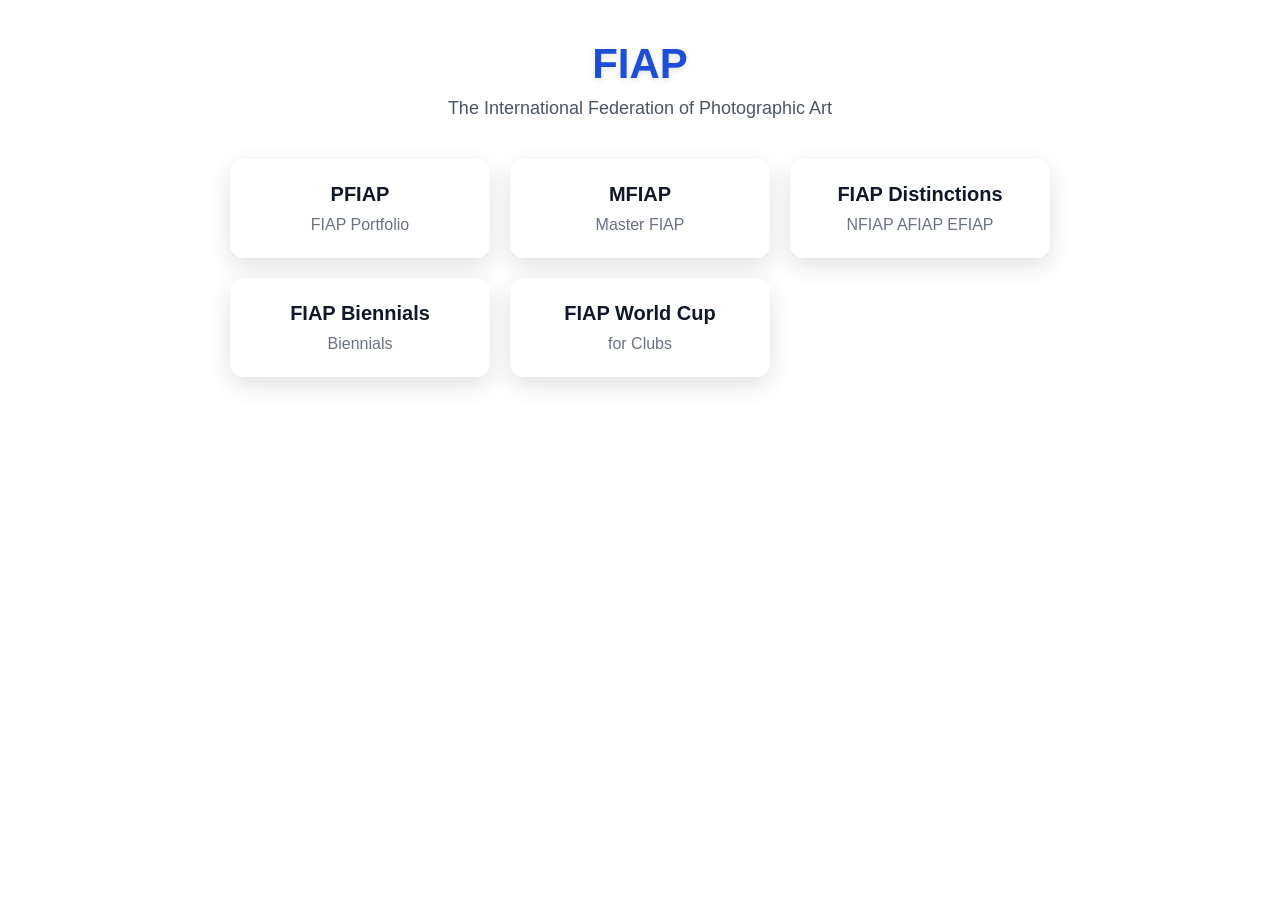
==== index.html @ 1d360259 "Update index.html" ====
<!DOCTYPE html>
<html lang="en">
<head>
  <meta charset="UTF-8">
  <meta name="viewport" content="width=device-width, initial-scale=1.0">
  <title>FIAP Cloud Collections Service</title>
  <link rel="stylesheet" href="styles.css">
</head>
<body>

  <!-- HOME -->
  <section id="homeView" class="view active">
    <div class="container">
      <header class="hero">
        <h1>FIAP</h1>
        <p>The International Federation of Photographic Art</p>
      </header>

      <main class="grid">
        <button
          class="card"
          data-title="PFIAP"
          data-url="https://fiapnas.quickconnect.to/d/s/17Mcit12P6iqBfOBLh99WetIhDxhgzNj/KJ3xZYfwgBBQaHG1ltzq9NlA4uSdtDK8-urRAXc_-Bw0">
          <h2>PFIAP</h2>
          <p>FIAP Portfolio</p>
        </button>

        <button
          class="card"
          data-title="MFIAP"
          data-url="https://fiapnas.quickconnect.to/d/s/17Z9eEGu1Ka0PEBG6yRLJdtAqjiGzIoO/40B0qEW8vFrcBGUnErltRAxOVJYyXJXz-D7ygXjC4EQ0">
          <h2>MFIAP</h2>
          <p>Master FIAP</p>
        </button>

        <button
          class="card"
          data-title="FIAP Distinctions"
          data-url="#">
          <h2>FIAP Distinctions</h2>
          <p>NFIAP AFIAP EFIAP</p>
        </button>

        <button
          class="card"
          data-title="FIAP Biennials"
          data-url="https://fiapnas.quickconnect.to/d/s/17ZBobEHIBeALmacqmc10EG4LdFqJ8v5/lqNYD-lFbn_ew3pvsyMHk7YkgXQ_-9Ov-br3AWgu-EQ0">
          <h2>FIAP Biennials</h2>
          <p>Biennials</p>
        </button>

        <button
          class="card"
          data-title="FIAP World Cup"
          data-url="https://fiapnas.quickconnect.to/d/s/17ZBx755GbgCrGob2A0CorJvVhvHvIFg/VHcAxC_4EAg0y9QWSMvbNl5WkAnvgTEU-sbJgVk--EQ0">
          <h2>FIAP World Cup</h2>
          <p>for Clubs</p>
        </button>
      </main>
    </div>
  </section>

  <!-- VIEWER -->
  <section id="viewerView" class="view">
    <div class="viewer-shell">
      <header class="viewer-header">
        <div class="viewer-left">
          <button id="backButton" class="top-btn" type="button">← Back to menu</button>
          <h2 id="viewerTitle">Viewer</h2>
        </div>

 <div class="viewer-right">
  <a
    id="openExternal"
    class="top-btn primary hidden-link"
    href="#"
    target="_blank"
    rel="noopener noreferrer">
    Open externally
  </a>
        
  <img src="FIAP_Logo.png" alt="FIAP Logo" class="fiap-logo">
</div>
      </header>

      <div class="viewer-content">
        <div id="iframeNotice" class="iframe-notice hidden">
          <div class="notice-box">
            <h3>Embedded view unavailable</h3>
            <p>
              Synology may block loading inside this page.
              Please use the external button below.
            </p>
            <a
              id="openExternalNotice"
              class="top-btn primary"
              href="#"
              target="_blank"
              rel="noopener noreferrer">
              Open externally
            </a>
          </div>
        </div>

        <iframe id="viewerFrame" title="FIAP Viewer"></iframe>
      </div>
    </div>
  </section>

  <script src="script.js"></script>
</body>
</html>
---- styles.css ----
* {
  box-sizing: border-box;
}

html,
body {
  margin: 0;
  padding: 0;
  min-height: 100%;
  font-family: Arial, Helvetica, sans-serif;
}

body {
  color: #1f2937;
  background-image: url('Fondo.jpg');
  background-size: cover;
  background-position: center center;
  background-repeat: no-repeat;
  background-attachment: fixed;
}

body::before {
  content: "";
  position: fixed;
  inset: 0;
  background: rgba(255, 255, 255, 0.35);
  z-index: 0;
}

body > * {
  position: relative;
  z-index: 1;
}

.view {
  display: none;
  min-height: 100vh;
}

.view.active {
  display: block;
}

.container {
  max-width: 1100px;
  margin: 0 auto;
  padding: 40px 20px;
  text-align: center;
}

.hero {
  text-align: center;
  margin-bottom: 40px;
}

.hero h1 {
  margin: 0 0 10px;
  font-size: 42px;
  color: #1d4ed8;
  text-shadow: 0 2px 6px rgba(0, 0, 0, 0.12);
}

.hero p {
  margin: 0;
  font-size: 18px;
  color: #4b5563;
}

.grid {
  display: grid;
  grid-template-columns: repeat(auto-fit, minmax(240px, 260px));
  justify-content: center;
  gap: 20px;
}

.card {
  border: 0;
  cursor: pointer;
  display: block;
  width: 100%;
  text-decoration: none;
  background: rgba(255, 255, 255, 0.9);
  backdrop-filter: blur(6px);
  border-radius: 14px;
  padding: 24px;
  box-shadow: 0 8px 24px rgba(0, 0, 0, 0.12);
  transition: all 0.2s ease;
  color: inherit;
  text-align: center;
}

.card:hover {
  transform: translateY(-6px) scale(1.02);
  box-shadow: 0 16px 40px rgba(0, 0, 0, 0.2);
}

.card h2 {
  margin: 0 0 10px;
  color: #111827;
  font-size: 20px;
}

.card p {
  margin: 0;
  color: #6b7280;
  font-size: 16px;
}

/* Viewer */
.viewer-shell {
  min-height: 100vh;
  display: flex;
  flex-direction: column;
}

.viewer-header {
  display: flex;
  justify-content: space-between;
  align-items: center;
  gap: 16px;
  padding: 16px 20px;
  background: rgba(255, 255, 255, 0.92);
  backdrop-filter: blur(8px);
  box-shadow: 0 4px 18px rgba(0, 0, 0, 0.08);
}

.viewer-left {
  display: flex;
  align-items: center;
  gap: 16px;
  min-width: 0;
}

.viewer-left h2 {
  margin: 0;
  font-size: 22px;
  color: #111827;
}

.viewer-right {
  display: flex;
  align-items: center;
}

.top-btn {
  display: inline-flex;
  align-items: center;
  justify-content: center;
  padding: 10px 14px;
  border-radius: 10px;
  border: 1px solid #d1d5db;
  background: white;
  color: #111827;
  text-decoration: none;
  font-size: 14px;
  cursor: pointer;
  transition: 0.2s ease;
}

.top-btn:hover {
  transform: translateY(-1px);
  box-shadow: 0 8px 18px rgba(0, 0, 0, 0.08);
}

.top-btn.primary {
  background: #1d4ed8;
  border-color: #1d4ed8;
  color: white;
}

.viewer-content {
  position: relative;
  flex: 1;
  padding: 16px;
}

#viewerFrame {
  width: 100%;
  height: calc(100vh - 96px);
  border: 0;
  border-radius: 16px;
  background: rgba(255, 255, 255, 0.85);
  box-shadow: 0 10px 30px rgba(0, 0, 0, 0.12);
}

.iframe-notice {
  position: absolute;
  inset: 16px;
  display: flex;
  align-items: center;
  justify-content: center;
  background: rgba(15, 23, 42, 0.35);
  border-radius: 16px;
  z-index: 3;
}

.iframe-notice.hidden {
  display: none;
}

.notice-box {
  max-width: 420px;
  padding: 24px;
  border-radius: 16px;
  background: white;
  text-align: center;
  box-shadow: 0 16px 40px rgba(0, 0, 0, 0.18);
}

.notice-box h3 {
  margin-top: 0;
}

.notice-box p {
  color: #4b5563;
  margin-bottom: 18px;
}

@media (max-width: 700px) {
  .hero h1 {
    font-size: 28px;
    white-space: nowrap;
  }

  .hero p {
    font-size: 14px;
    white-space: nowrap;
  }

  .viewer-header {
    flex-direction: column;
    align-items: stretch;
  }

  .viewer-left {
    flex-direction: column;
    align-items: stretch;
  }

  .viewer-left h2 {
    font-size: 18px;
    text-align: center;
  }

  #viewerFrame {
    height: calc(100vh - 160px);
  }
}
/* 👇 AÑADE ESTO AQUÍ (fuera del bloque) */
.hidden-link {
  display: none;
}
.fiap-logo {
  height: 35px;
  width: auto;
}
.viewer-header {
  position: relative;
  display: flex;
  align-items: center;
}

#viewerTitle {
  position: absolute;
  left: 50%;
  transform: translateX(-50%);
  color: #1d4ed8;
  text-align: center;
  margin: 0;
}
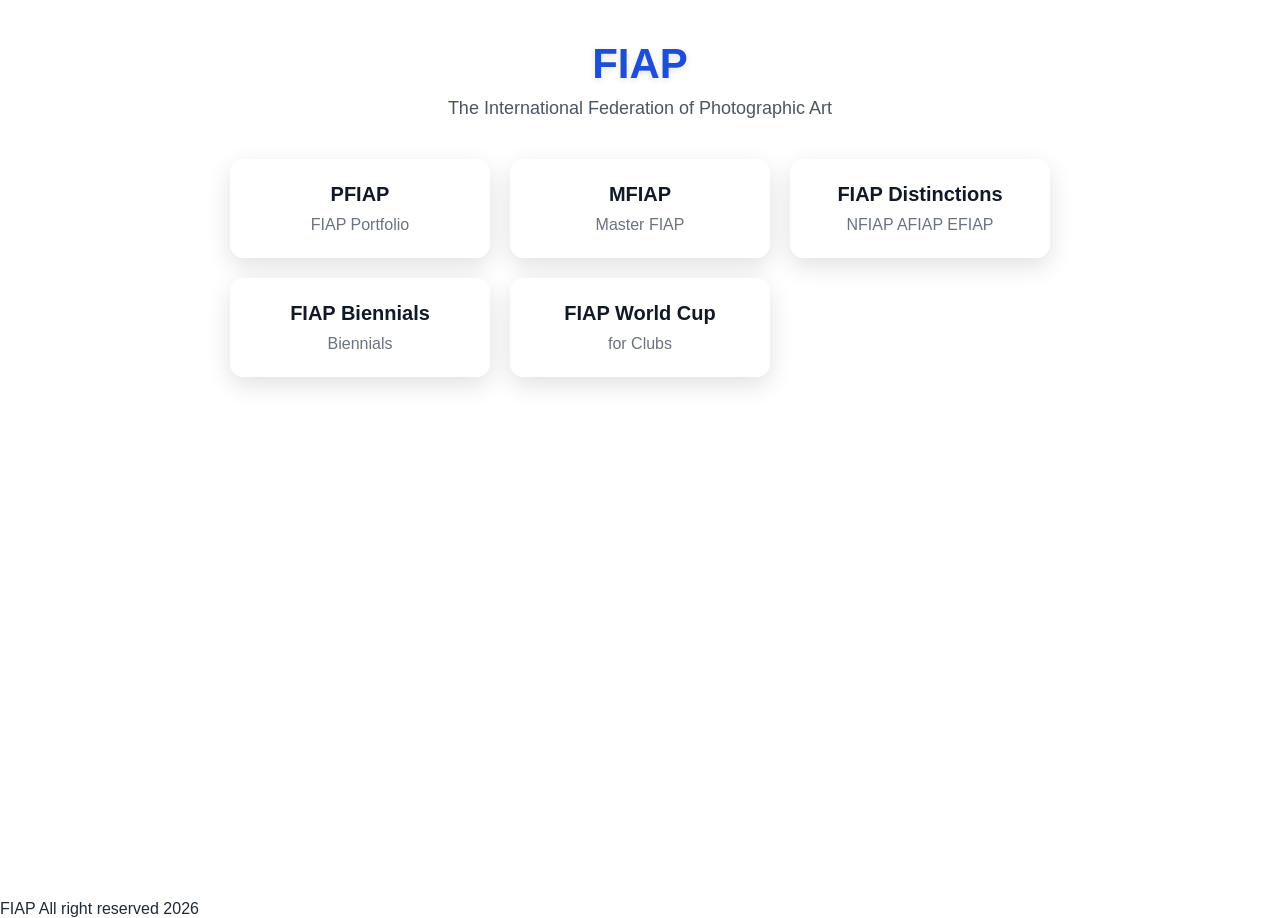
==== commit f3ff632a: "Update index.html" ====
--- a/index.html
+++ b/index.html
@@ -108,5 +108,11 @@
   </section>
 
   <script src="script.js"></script>
+
+<footer class="footer">
+  FIAP All right reserved 2026
+</footer>
+
+  
 </body>
 </html>
--- a/styles.css
+++ b/styles.css
@@ -227,31 +227,65 @@
     white-space: nowrap;
   }
 
+  /* 🔧 HEADER EN MÓVIL (orden vertical limpio) */
   .viewer-header {
+    display: flex;
     flex-direction: column;
-    align-items: stretch;
+    align-items: center;
+    gap: 10px;
+  }
+
+  .viewer-right {
+    order: 1; /* logo arriba */
   }
 
   .viewer-left {
+    order: 2;
+    display: flex;
     flex-direction: column;
-    align-items: stretch;
-  }
-
-  .viewer-left h2 {
+    align-items: center;
+    gap: 8px;
+  }
+
+  #backButton {
+    order: 1;
+  }
+
+  #viewerTitle {
+    order: 2;
     font-size: 18px;
     text-align: center;
+    position: static;   /* importante */
+    transform: none;    /* importante */
+  }
+
+  /* tamaño del logo en móvil */
+  .fiap-logo {
+    height: 28px;
   }
 
   #viewerFrame {
-    height: calc(100vh - 160px);
-  }
-}
+    height: calc(100vh - 180px);
+  }
+}
+
+/* ocultar botón externo (si lo mantienes en HTML) */
+.hidden-link {
+  display: none;
+}
+
+/* tamaño logo escritorio */
+.fiap-logo {
+  height: 12px;
+  width: auto;
+}
+
 /* 👇 AÑADE ESTO AQUÍ (fuera del bloque) */
 .hidden-link {
   display: none;
 }
 .fiap-logo {
-  height: 35px;
+  height: 45px;
   width: auto;
 }
 .viewer-header {
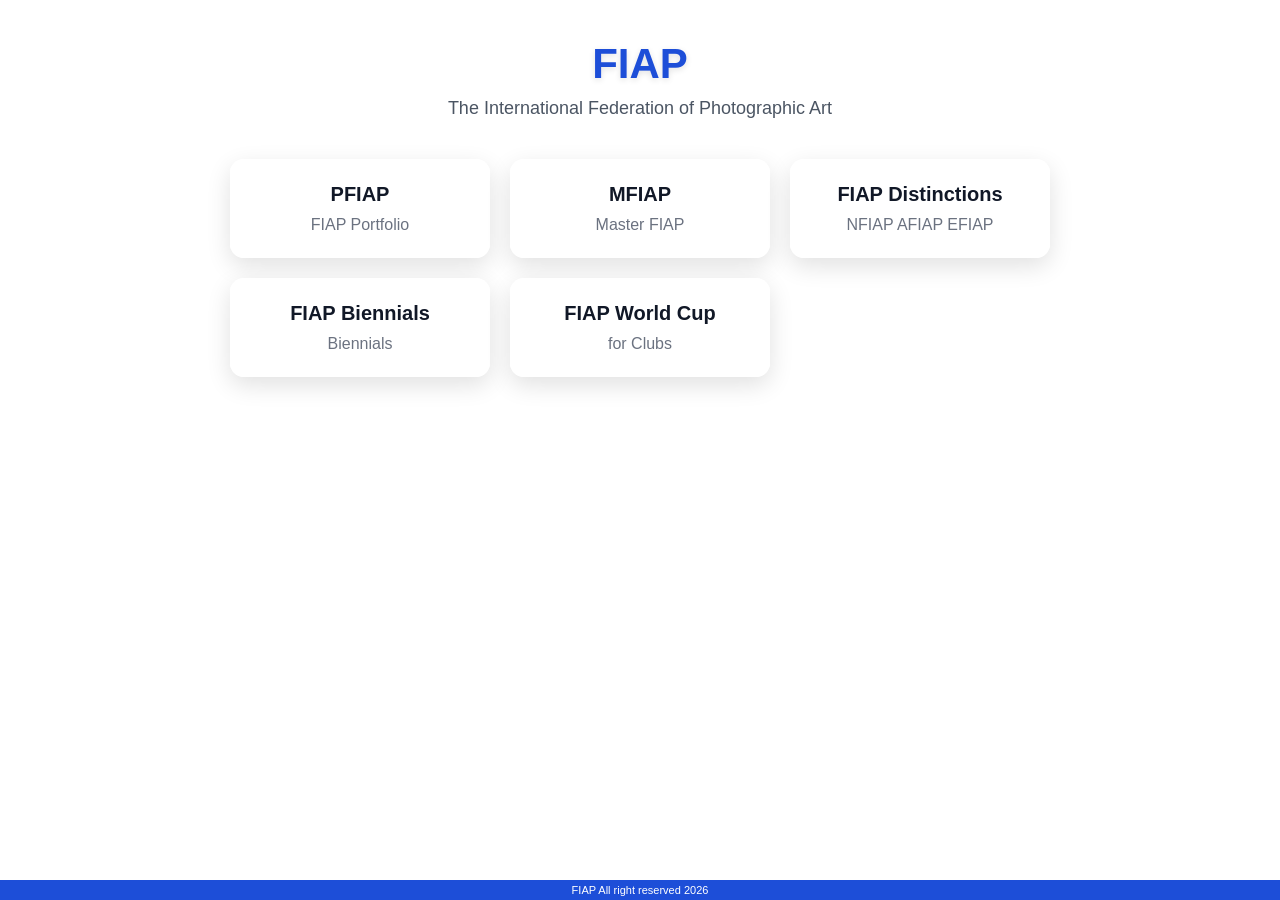
==== commit 2af16973: "v3.html" ====
--- a/index.html
+++ b/index.html
@@ -69,21 +69,26 @@
           <h2 id="viewerTitle">Viewer</h2>
         </div>
 
- <div class="viewer-right">
-  <a
-    id="openExternal"
-    class="top-btn primary hidden-link"
-    href="#"
-    target="_blank"
-    rel="noopener noreferrer">
-    Open externally
-  </a>
-        
-  <img src="FIAP_Logo.png" alt="FIAP Logo" class="fiap-logo">
-</div>
+        <div class="viewer-right">
+          <a
+            id="openExternal"
+            class="top-btn primary hidden-link"
+            href="#"
+            target="_blank"
+            rel="noopener noreferrer">
+            Open externally
+          </a>
+
+          <img src="FIAP_Logo.png" alt="FIAP Logo" class="fiap-logo">
+        </div>
       </header>
 
       <div class="viewer-content">
+        <div id="loadingOverlay" class="loading-overlay hidden">
+          <div class="spinner"></div>
+          <p>Loading archive…</p>
+        </div>
+
         <div id="iframeNotice" class="iframe-notice hidden">
           <div class="notice-box">
             <h3>Embedded view unavailable</h3>
@@ -107,12 +112,10 @@
     </div>
   </section>
 
+  <footer class="footer">
+    FIAP All right reserved 2026
+  </footer>
+
   <script src="script.js"></script>
-
-<footer class="footer">
-  FIAP All right reserved 2026
-</footer>
-
-  
 </body>
 </html>
--- a/styles.css
+++ b/styles.css
@@ -6,11 +6,13 @@
 body {
   margin: 0;
   padding: 0;
-  min-height: 100%;
+  min-height: 100vh;
   font-family: Arial, Helvetica, sans-serif;
 }
 
 body {
+  display: flex;
+  flex-direction: column;
   color: #1f2937;
   background-image: url('Fondo.jpg');
   background-size: cover;
@@ -32,17 +34,27 @@
   z-index: 1;
 }
 
+/* vistas */
 .view {
   display: none;
-  min-height: 100vh;
 }
 
 .view.active {
   display: block;
 }
 
+/* solo el viewer usa flex para empujar el footer abajo */
+#viewerView.active {
+  display: flex;
+  flex-direction: column;
+  flex: 1;
+  min-height: 0;
+}
+
+/* home */
 .container {
   max-width: 1100px;
+  width: 100%;
   margin: 0 auto;
   padding: 40px 20px;
   text-align: center;
@@ -71,6 +83,7 @@
   grid-template-columns: repeat(auto-fit, minmax(240px, 260px));
   justify-content: center;
   gap: 20px;
+  width: 100%;
 }
 
 .card {
@@ -106,14 +119,9 @@
   font-size: 16px;
 }
 
-/* Viewer */
-.viewer-shell {
-  min-height: 100vh;
-  display: flex;
-  flex-direction: column;
-}
 
 .viewer-header {
+  position: relative;
   display: flex;
   justify-content: space-between;
   align-items: center;
@@ -168,20 +176,27 @@
   color: white;
 }
 
-.viewer-content {
-  position: relative;
-  flex: 1;
-  padding: 16px;
-}
-
-#viewerFrame {
-  width: 100%;
-  height: calc(100vh - 96px);
-  border: 0;
-  border-radius: 16px;
-  background: rgba(255, 255, 255, 0.85);
-  box-shadow: 0 10px 30px rgba(0, 0, 0, 0.12);
-}
+/* ocultamos el botón externo que mantienes en HTML */
+.hidden-link {
+  display: none;
+}
+
+.fiap-logo {
+  height: 45px;
+  width: auto;
+}
+
+/* título centrado real */
+#viewerTitle {
+  position: absolute;
+  left: 50%;
+  transform: translateX(-50%);
+  color: #1d4ed8;
+  text-align: center;
+  margin: 0;
+  white-space: nowrap;
+}
+
 
 .iframe-notice {
   position: absolute;
@@ -216,6 +231,20 @@
   margin-bottom: 18px;
 }
 
+/* footer */
+.footer {
+  width: 100%;
+  height: 20px;
+  background-color: #1d4ed8;
+  display: flex;
+  align-items: center;
+  justify-content: center;
+  font-size: 11px;
+  color: white;
+  margin-top: auto;
+}
+
+/* móvil */
 @media (max-width: 700px) {
   .hero h1 {
     font-size: 28px;
@@ -227,16 +256,14 @@
     white-space: nowrap;
   }
 
-  /* 🔧 HEADER EN MÓVIL (orden vertical limpio) */
   .viewer-header {
-    display: flex;
     flex-direction: column;
     align-items: center;
     gap: 10px;
   }
 
   .viewer-right {
-    order: 1; /* logo arriba */
+    order: 1;
   }
 
   .viewer-left {
@@ -253,52 +280,44 @@
 
   #viewerTitle {
     order: 2;
-    font-size: 18px;
+    position: static;
+    transform: none;
+    font-size: 15px;
     text-align: center;
-    position: static;   /* importante */
-    transform: none;    /* importante */
-  }
-
-  /* tamaño del logo en móvil */
+    white-space: normal;
+  }
+
   .fiap-logo {
     height: 28px;
   }
-
-  #viewerFrame {
-    height: calc(100vh - 180px);
-  }
-}
-
-/* ocultar botón externo (si lo mantienes en HTML) */
-.hidden-link {
-  display: none;
-}
-
-/* tamaño logo escritorio */
-.fiap-logo {
-  height: 12px;
-  width: auto;
-}
-
-/* 👇 AÑADE ESTO AQUÍ (fuera del bloque) */
-.hidden-link {
-  display: none;
-}
-.fiap-logo {
-  height: 45px;
-  width: auto;
-}
-.viewer-header {
-  position: relative;
-  display: flex;
-  align-items: center;
-}
-
-#viewerTitle {
-  position: absolute;
-  left: 50%;
-  transform: translateX(-50%);
-  color: #1d4ed8;
-  text-align: center;
-  margin: 0;
-}
+}
+
+/* ===== FIX FRAME ALTURA ===== */
+
+#viewerView.active {
+  display: flex;
+  flex-direction: column;
+  flex: 1;
+  min-height: 0;
+}
+
+.viewer-shell {
+  flex: 1;
+  display: flex;
+  flex-direction: column;
+  min-height: 0;
+}
+
+.viewer-content {
+  flex: 1;
+  display: flex;
+  min-height: 0;
+  padding: 16px;
+}
+
+#viewerFrame {
+  flex: 1;
+  width: 100%;
+  min-height: 0;
+  border: 0;
+}
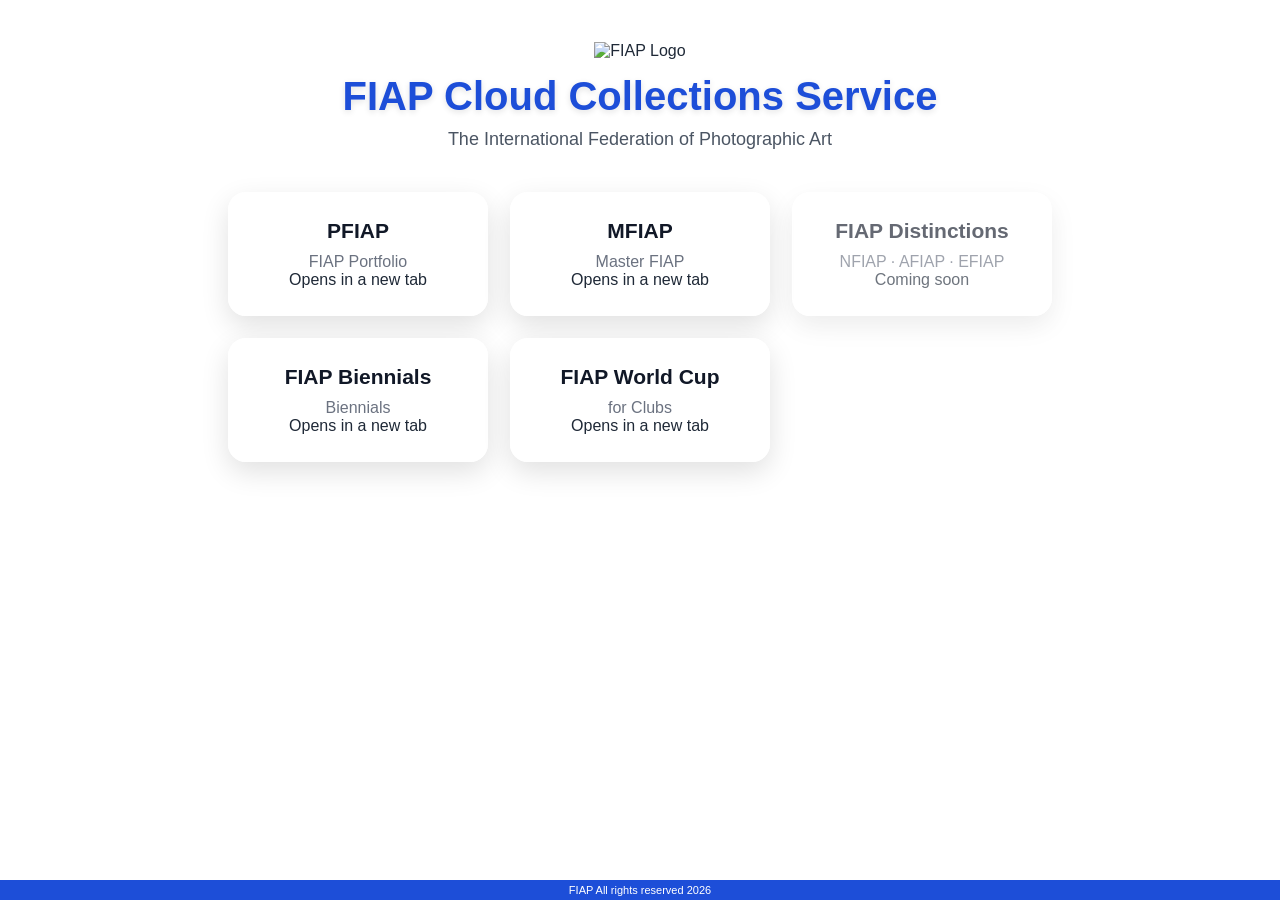
==== commit b5d8c0e8: "Update index.html" ====
--- a/index.html
+++ b/index.html
@@ -1,121 +1,76 @@
 <!DOCTYPE html>
 <html lang="en">
 <head>
-  <meta charset="UTF-8">
-  <meta name="viewport" content="width=device-width, initial-scale=1.0">
+  <meta charset="UTF-8" />
+  <meta name="viewport" content="width=device-width, initial-scale=1.0" />
   <title>FIAP Cloud Collections Service</title>
-  <link rel="stylesheet" href="styles.css">
+  <link rel="stylesheet" href="styles.css" />
 </head>
 <body>
-
-  <!-- HOME -->
-  <section id="homeView" class="view active">
+  <section class="home">
     <div class="container">
       <header class="hero">
-        <h1>FIAP</h1>
+        <img src="FIAP_Logo.png" alt="FIAP Logo" class="hero-logo" />
+        <h1>FIAP Cloud Collections Service</h1>
         <p>The International Federation of Photographic Art</p>
       </header>
 
       <main class="grid">
-        <button
+        <a
           class="card"
-          data-title="PFIAP"
-          data-url="https://fiapnas.quickconnect.to/d/s/17Mcit12P6iqBfOBLh99WetIhDxhgzNj/KJ3xZYfwgBBQaHG1ltzq9NlA4uSdtDK8-urRAXc_-Bw0">
+          href="https://fiapnas.quickconnect.to/d/s/17Mcit12P6iqBfOBLh99WetIhDxhgzNj/KJ3xZYfwgBBQaHG1ltzq9NlA4uSdtDK8-urRAXc_-Bw0"
+          target="_blank"
+          rel="noopener noreferrer"
+        >
           <h2>PFIAP</h2>
           <p>FIAP Portfolio</p>
-        </button>
+          <span class="open-note">Opens in a new tab</span>
+        </a>
 
-        <button
+        <a
           class="card"
-          data-title="MFIAP"
-          data-url="https://fiapnas.quickconnect.to/d/s/17Z9eEGu1Ka0PEBG6yRLJdtAqjiGzIoO/40B0qEW8vFrcBGUnErltRAxOVJYyXJXz-D7ygXjC4EQ0">
+          href="https://fiapnas.quickconnect.to/d/s/17Z9eEGu1Ka0PEBG6yRLJdtAqjiGzIoO/40B0qEW8vFrcBGUnErltRAxOVJYyXJXz-D7ygXjC4EQ0"
+          target="_blank"
+          rel="noopener noreferrer"
+        >
           <h2>MFIAP</h2>
           <p>Master FIAP</p>
-        </button>
+          <span class="open-note">Opens in a new tab</span>
+        </a>
 
-        <button
+        <a class="card disabled" href="#">
+          <h2>FIAP Distinctions</h2>
+          <p>NFIAP · AFIAP · EFIAP</p>
+          <span class="open-note">Coming soon</span>
+        </a>
+
+        <a
           class="card"
-          data-title="FIAP Distinctions"
-          data-url="#">
-          <h2>FIAP Distinctions</h2>
-          <p>NFIAP AFIAP EFIAP</p>
-        </button>
-
-        <button
-          class="card"
-          data-title="FIAP Biennials"
-          data-url="https://fiapnas.quickconnect.to/d/s/17ZBobEHIBeALmacqmc10EG4LdFqJ8v5/lqNYD-lFbn_ew3pvsyMHk7YkgXQ_-9Ov-br3AWgu-EQ0">
+          href="https://fiapnas.quickconnect.to/d/s/17ZBobEHIBeALmacqmc10EG4LdFqJ8v5/lqNYD-lFbn_ew3pvsyMHk7YkgXQ_-9Ov-br3AWgu-EQ0"
+          target="_blank"
+          rel="noopener noreferrer"
+        >
           <h2>FIAP Biennials</h2>
           <p>Biennials</p>
-        </button>
+          <span class="open-note">Opens in a new tab</span>
+        </a>
 
-        <button
+        <a
           class="card"
-          data-title="FIAP World Cup"
-          data-url="https://fiapnas.quickconnect.to/d/s/17ZBx755GbgCrGob2A0CorJvVhvHvIFg/VHcAxC_4EAg0y9QWSMvbNl5WkAnvgTEU-sbJgVk--EQ0">
+          href="https://fiapnas.quickconnect.to/d/s/17ZBx755GbgCrGob2A0CorJvVhvHvIFg/VHcAxC_4EAg0y9QWSMvbNl5WkAnvgTEU-sbJgVk--EQ0"
+          target="_blank"
+          rel="noopener noreferrer"
+        >
           <h2>FIAP World Cup</h2>
           <p>for Clubs</p>
-        </button>
+          <span class="open-note">Opens in a new tab</span>
+        </a>
       </main>
     </div>
   </section>
 
-  <!-- VIEWER -->
-  <section id="viewerView" class="view">
-    <div class="viewer-shell">
-      <header class="viewer-header">
-        <div class="viewer-left">
-          <button id="backButton" class="top-btn" type="button">← Back to menu</button>
-          <h2 id="viewerTitle">Viewer</h2>
-        </div>
-
-        <div class="viewer-right">
-          <a
-            id="openExternal"
-            class="top-btn primary hidden-link"
-            href="#"
-            target="_blank"
-            rel="noopener noreferrer">
-            Open externally
-          </a>
-
-          <img src="FIAP_Logo.png" alt="FIAP Logo" class="fiap-logo">
-        </div>
-      </header>
-
-      <div class="viewer-content">
-        <div id="loadingOverlay" class="loading-overlay hidden">
-          <div class="spinner"></div>
-          <p>Loading archive…</p>
-        </div>
-
-        <div id="iframeNotice" class="iframe-notice hidden">
-          <div class="notice-box">
-            <h3>Embedded view unavailable</h3>
-            <p>
-              Synology may block loading inside this page.
-              Please use the external button below.
-            </p>
-            <a
-              id="openExternalNotice"
-              class="top-btn primary"
-              href="#"
-              target="_blank"
-              rel="noopener noreferrer">
-              Open externally
-            </a>
-          </div>
-        </div>
-
-        <iframe id="viewerFrame" title="FIAP Viewer"></iframe>
-      </div>
-    </div>
-  </section>
-
   <footer class="footer">
-    FIAP All right reserved 2026
+    FIAP All rights reserved 2026
   </footer>
-
-  <script src="script.js"></script>
 </body>
 </html>
--- a/styles.css
+++ b/styles.css
@@ -14,7 +14,7 @@
   display: flex;
   flex-direction: column;
   color: #1f2937;
-  background-image: url('Fondo.jpg');
+  background-image: url("Fondo.jpg");
   background-size: cover;
   background-position: center center;
   background-repeat: no-repeat;
@@ -25,7 +25,7 @@
   content: "";
   position: fixed;
   inset: 0;
-  background: rgba(255, 255, 255, 0.35);
+  background: rgba(255, 255, 255, 0.45);
   z-index: 0;
 }
 
@@ -34,40 +34,31 @@
   z-index: 1;
 }
 
-/* vistas */
 .view {
-  display: none;
-}
-
-.view.active {
   display: block;
 }
 
-/* solo el viewer usa flex para empujar el footer abajo */
-#viewerView.active {
-  display: flex;
-  flex-direction: column;
-  flex: 1;
-  min-height: 0;
-}
-
-/* home */
 .container {
   max-width: 1100px;
   width: 100%;
   margin: 0 auto;
-  padding: 40px 20px;
+  padding: 42px 20px 32px;
   text-align: center;
 }
 
 .hero {
-  text-align: center;
-  margin-bottom: 40px;
+  margin-bottom: 42px;
+}
+
+.hero-logo {
+  height: 70px;
+  width: auto;
+  margin-bottom: 14px;
 }
 
 .hero h1 {
   margin: 0 0 10px;
-  font-size: 42px;
+  font-size: 40px;
   color: #1d4ed8;
   text-shadow: 0 2px 6px rgba(0, 0, 0, 0.12);
 }
@@ -82,35 +73,38 @@
   display: grid;
   grid-template-columns: repeat(auto-fit, minmax(240px, 260px));
   justify-content: center;
-  gap: 20px;
+  gap: 22px;
   width: 100%;
 }
 
 .card {
-  border: 0;
-  cursor: pointer;
   display: block;
   width: 100%;
   text-decoration: none;
-  background: rgba(255, 255, 255, 0.9);
-  backdrop-filter: blur(6px);
-  border-radius: 14px;
-  padding: 24px;
-  box-shadow: 0 8px 24px rgba(0, 0, 0, 0.12);
-  transition: all 0.2s ease;
+  background: rgba(255, 255, 255, 0.92);
+  backdrop-filter: blur(8px);
+  border-radius: 18px;
+  padding: 26px 24px;
+  box-shadow: 0 10px 28px rgba(0, 0, 0, 0.12);
+  transition: transform 0.2s ease, box-shadow 0.2s ease, opacity 0.2s ease;
   color: inherit;
   text-align: center;
+  border: 1px solid rgba(255, 255, 255, 0.5);
 }
 
 .card:hover {
-  transform: translateY(-6px) scale(1.02);
-  box-shadow: 0 16px 40px rgba(0, 0, 0, 0.2);
+  transform: translateY(-6px);
+  box-shadow: 0 18px 42px rgba(0, 0, 0, 0.18);
+}
+
+.card.disabled {
+  opacity: 0.65;
 }
 
 .card h2 {
   margin: 0 0 10px;
   color: #111827;
-  font-size: 20px;
+  font-size: 21px;
 }
 
 .card p {
@@ -119,122 +113,146 @@
   font-size: 16px;
 }
 
-
-.viewer-header {
-  position: relative;
-  display: flex;
-  justify-content: space-between;
+.transition-overlay {
+  position: fixed;
+  inset: 0;
+  display: flex;
   align-items: center;
-  gap: 16px;
-  padding: 16px 20px;
-  background: rgba(255, 255, 255, 0.92);
+  justify-content: center;
+  padding: 20px;
+  background: rgba(8, 15, 30, 0.55);
   backdrop-filter: blur(8px);
-  box-shadow: 0 4px 18px rgba(0, 0, 0, 0.08);
-}
-
-.viewer-left {
+  opacity: 0;
+  pointer-events: none;
+  transition: opacity 0.28s ease;
+  z-index: 999;
+}
+
+.transition-overlay.visible {
+  opacity: 1;
+  pointer-events: auto;
+}
+
+.transition-overlay.hidden {
+  display: none;
+}
+
+.transition-card,
+.launch-card {
+  width: 100%;
+  max-width: 460px;
+  background: rgba(255, 255, 255, 0.96);
+  border-radius: 22px;
+  padding: 30px 28px;
+  text-align: center;
+  box-shadow: 0 24px 60px rgba(0, 0, 0, 0.22);
+}
+
+.transition-logo,
+.launch-logo {
+  height: 64px;
+  width: auto;
+  margin-bottom: 16px;
+}
+
+.spinner {
+  width: 46px;
+  height: 46px;
+  margin: 0 auto 18px;
+  border: 4px solid rgba(29, 78, 216, 0.18);
+  border-top-color: #1d4ed8;
+  border-radius: 50%;
+  animation: spin 0.85s linear infinite;
+}
+
+.transition-card h2,
+.launch-card h1 {
+  margin: 0 0 10px;
+  color: #1d4ed8;
+  font-size: 28px;
+}
+
+.transition-card p,
+.launch-card p {
+  margin: 0;
+  color: #4b5563;
+  font-size: 15px;
+  line-height: 1.5;
+}
+
+.launch-body {
+  justify-content: center;
+}
+
+.launch-shell {
+  min-height: calc(100vh - 80px);
   display: flex;
   align-items: center;
-  gap: 16px;
-  min-width: 0;
-}
-
-.viewer-left h2 {
-  margin: 0;
-  font-size: 22px;
-  color: #111827;
-}
-
-.viewer-right {
-  display: flex;
-  align-items: center;
-}
-
-.top-btn {
+  justify-content: center;
+  padding: 40px 20px;
+}
+
+.launch-actions {
+  display: flex;
+  justify-content: center;
+  gap: 12px;
+  flex-wrap: wrap;
+  margin-top: 22px;
+}
+
+.primary-btn,
+.secondary-btn,
+.floating-back-btn {
   display: inline-flex;
   align-items: center;
   justify-content: center;
-  padding: 10px 14px;
-  border-radius: 10px;
-  border: 1px solid #d1d5db;
+  min-height: 44px;
+  padding: 11px 16px;
+  border-radius: 12px;
+  text-decoration: none;
+  font-size: 14px;
+  transition: transform 0.2s ease, box-shadow 0.2s ease, background 0.2s ease;
+}
+
+.primary-btn {
+  background: #1d4ed8;
+  color: white;
+  border: 1px solid #1d4ed8;
+}
+
+.secondary-btn {
   background: white;
   color: #111827;
-  text-decoration: none;
-  font-size: 14px;
-  cursor: pointer;
-  transition: 0.2s ease;
-}
-
-.top-btn:hover {
+  border: 1px solid #d1d5db;
+}
+
+.primary-btn:hover,
+.secondary-btn:hover,
+.floating-back-btn:hover {
   transform: translateY(-1px);
-  box-shadow: 0 8px 18px rgba(0, 0, 0, 0.08);
-}
-
-.top-btn.primary {
-  background: #1d4ed8;
-  border-color: #1d4ed8;
-  color: white;
-}
-
-/* ocultamos el botón externo que mantienes en HTML */
-.hidden-link {
-  display: none;
-}
-
-.fiap-logo {
-  height: 45px;
-  width: auto;
-}
-
-/* título centrado real */
-#viewerTitle {
-  position: absolute;
-  left: 50%;
-  transform: translateX(-50%);
-  color: #1d4ed8;
-  text-align: center;
-  margin: 0;
-  white-space: nowrap;
-}
-
-
-.iframe-notice {
-  position: absolute;
-  inset: 16px;
-  display: flex;
-  align-items: center;
-  justify-content: center;
-  background: rgba(15, 23, 42, 0.35);
-  border-radius: 16px;
-  z-index: 3;
-}
-
-.iframe-notice.hidden {
-  display: none;
-}
-
-.notice-box {
-  max-width: 420px;
-  padding: 24px;
-  border-radius: 16px;
-  background: white;
-  text-align: center;
-  box-shadow: 0 16px 40px rgba(0, 0, 0, 0.18);
-}
-
-.notice-box h3 {
-  margin-top: 0;
-}
-
-.notice-box p {
-  color: #4b5563;
-  margin-bottom: 18px;
-}
-
-/* footer */
+  box-shadow: 0 10px 22px rgba(0, 0, 0, 0.1);
+}
+
+.floating-back-btn {
+  position: fixed;
+  top: 16px;
+  left: 16px;
+  z-index: 50;
+  background: rgba(255, 255, 255, 0.96);
+  color: #111827;
+  border: 1px solid #d1d5db;
+  backdrop-filter: blur(8px);
+}
+
+.launch-help {
+  margin-top: 16px !important;
+  font-size: 14px !important;
+  color: #6b7280 !important;
+}
+
 .footer {
   width: 100%;
-  height: 20px;
+  min-height: 20px;
   background-color: #1d4ed8;
   display: flex;
   align-items: center;
@@ -242,82 +260,52 @@
   font-size: 11px;
   color: white;
   margin-top: auto;
-}
-
-/* móvil */
+  padding: 4px 10px;
+}
+
+@keyframes spin {
+  to {
+    transform: rotate(360deg);
+  }
+}
+
 @media (max-width: 700px) {
+  .container {
+    padding-top: 28px;
+  }
+
+  .hero-logo {
+    height: 56px;
+  }
+
   .hero h1 {
     font-size: 28px;
-    white-space: nowrap;
+    line-height: 1.15;
   }
 
   .hero p {
     font-size: 14px;
-    white-space: nowrap;
-  }
-
-  .viewer-header {
-    flex-direction: column;
-    align-items: center;
-    gap: 10px;
-  }
-
-  .viewer-right {
-    order: 1;
-  }
-
-  .viewer-left {
-    order: 2;
-    display: flex;
-    flex-direction: column;
-    align-items: center;
-    gap: 8px;
-  }
-
-  #backButton {
-    order: 1;
-  }
-
-  #viewerTitle {
-    order: 2;
-    position: static;
-    transform: none;
-    font-size: 15px;
-    text-align: center;
-    white-space: normal;
-  }
-
-  .fiap-logo {
-    height: 28px;
-  }
-}
-
-/* ===== FIX FRAME ALTURA ===== */
-
-#viewerView.active {
-  display: flex;
-  flex-direction: column;
-  flex: 1;
-  min-height: 0;
-}
-
-.viewer-shell {
-  flex: 1;
-  display: flex;
-  flex-direction: column;
-  min-height: 0;
-}
-
-.viewer-content {
-  flex: 1;
-  display: flex;
-  min-height: 0;
-  padding: 16px;
-}
-
-#viewerFrame {
-  flex: 1;
-  width: 100%;
-  min-height: 0;
-  border: 0;
-}
+  }
+
+  .grid {
+    grid-template-columns: 1fr;
+    max-width: 320px;
+    margin: 0 auto;
+  }
+
+  .transition-card,
+  .launch-card {
+    padding: 24px 20px;
+    border-radius: 18px;
+  }
+
+  .transition-card h2,
+  .launch-card h1 {
+    font-size: 22px;
+  }
+
+  .floating-back-btn {
+    top: 12px;
+    left: 12px;
+  }
+}
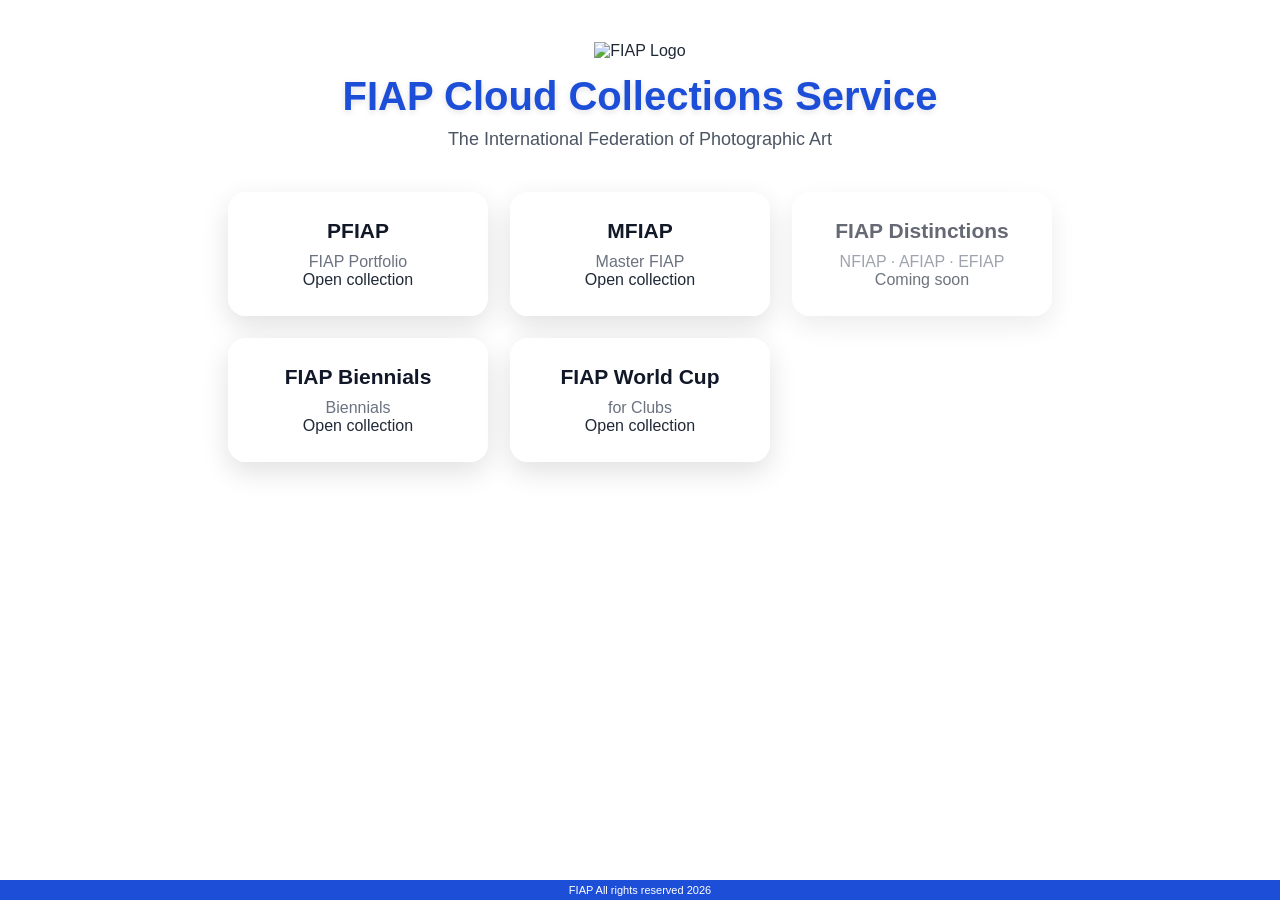
==== commit c3875dd9: "Update index.html" ====
--- a/index.html
+++ b/index.html
@@ -7,7 +7,7 @@
   <link rel="stylesheet" href="styles.css" />
 </head>
 <body>
-  <section class="home">
+  <main class="page">
     <div class="container">
       <header class="hero">
         <img src="FIAP_Logo.png" alt="FIAP Logo" class="hero-logo" />
@@ -15,59 +15,51 @@
         <p>The International Federation of Photographic Art</p>
       </header>
 
-      <main class="grid">
+      <section class="grid">
         <a
           class="card"
           href="https://fiapnas.quickconnect.to/d/s/17Mcit12P6iqBfOBLh99WetIhDxhgzNj/KJ3xZYfwgBBQaHG1ltzq9NlA4uSdtDK8-urRAXc_-Bw0"
-          target="_blank"
-          rel="noopener noreferrer"
         >
           <h2>PFIAP</h2>
           <p>FIAP Portfolio</p>
-          <span class="open-note">Opens in a new tab</span>
+          <span class="card-note">Open collection</span>
         </a>
 
         <a
           class="card"
           href="https://fiapnas.quickconnect.to/d/s/17Z9eEGu1Ka0PEBG6yRLJdtAqjiGzIoO/40B0qEW8vFrcBGUnErltRAxOVJYyXJXz-D7ygXjC4EQ0"
-          target="_blank"
-          rel="noopener noreferrer"
         >
           <h2>MFIAP</h2>
           <p>Master FIAP</p>
-          <span class="open-note">Opens in a new tab</span>
+          <span class="card-note">Open collection</span>
         </a>
 
-        <a class="card disabled" href="#">
+        <div class="card disabled">
           <h2>FIAP Distinctions</h2>
           <p>NFIAP · AFIAP · EFIAP</p>
-          <span class="open-note">Coming soon</span>
-        </a>
+          <span class="card-note">Coming soon</span>
+        </div>
 
         <a
           class="card"
           href="https://fiapnas.quickconnect.to/d/s/17ZBobEHIBeALmacqmc10EG4LdFqJ8v5/lqNYD-lFbn_ew3pvsyMHk7YkgXQ_-9Ov-br3AWgu-EQ0"
-          target="_blank"
-          rel="noopener noreferrer"
         >
           <h2>FIAP Biennials</h2>
           <p>Biennials</p>
-          <span class="open-note">Opens in a new tab</span>
+          <span class="card-note">Open collection</span>
         </a>
 
         <a
           class="card"
           href="https://fiapnas.quickconnect.to/d/s/17ZBx755GbgCrGob2A0CorJvVhvHvIFg/VHcAxC_4EAg0y9QWSMvbNl5WkAnvgTEU-sbJgVk--EQ0"
-          target="_blank"
-          rel="noopener noreferrer"
         >
           <h2>FIAP World Cup</h2>
           <p>for Clubs</p>
-          <span class="open-note">Opens in a new tab</span>
+          <span class="card-note">Open collection</span>
         </a>
-      </main>
+      </section>
     </div>
-  </section>
+  </main>
 
   <footer class="footer">
     FIAP All rights reserved 2026
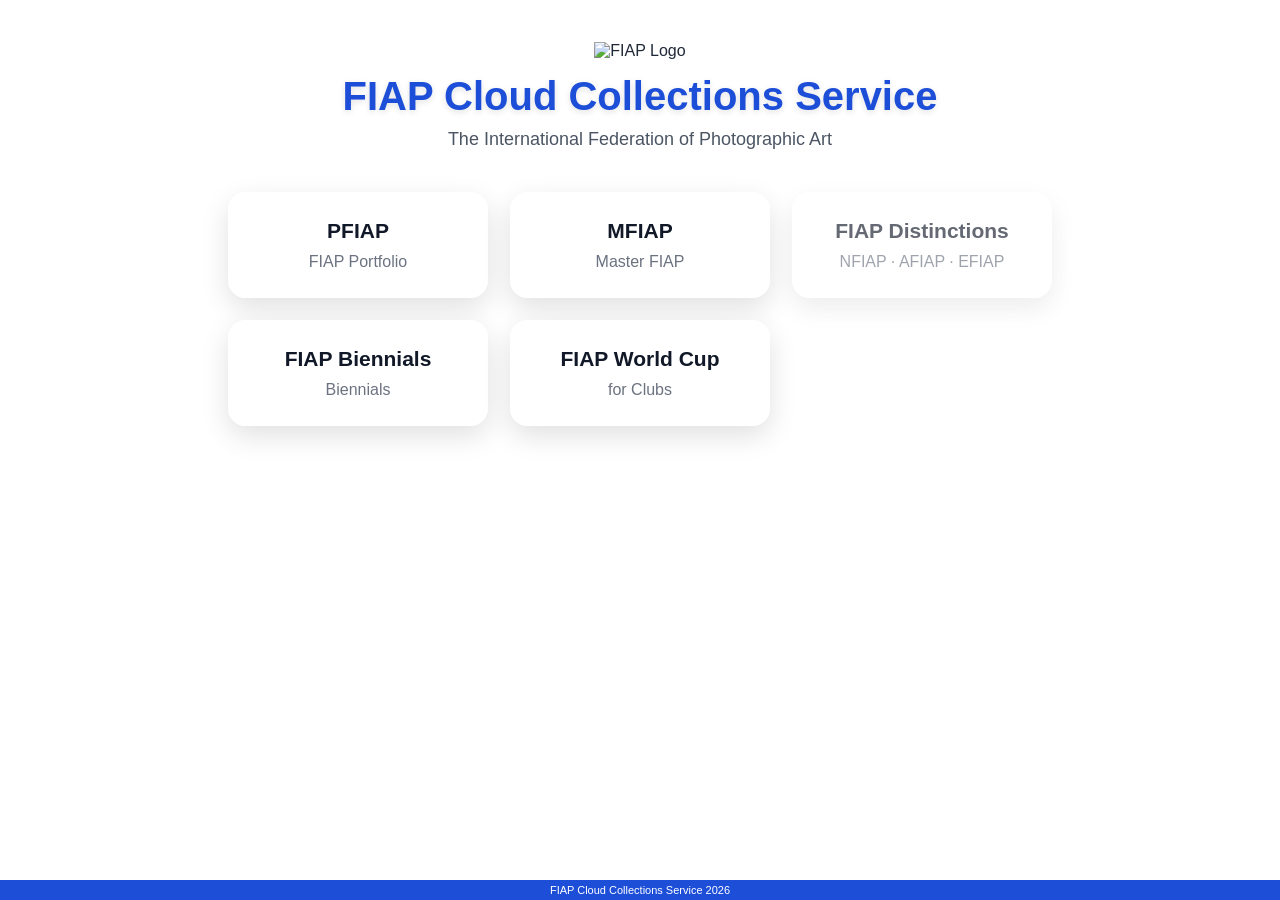
==== commit 191b4db6: "Update index.html" ====
--- a/index.html
+++ b/index.html
@@ -22,7 +22,6 @@
         >
           <h2>PFIAP</h2>
           <p>FIAP Portfolio</p>
-          <span class="card-note">Open collection</span>
         </a>
 
         <a
@@ -31,13 +30,11 @@
         >
           <h2>MFIAP</h2>
           <p>Master FIAP</p>
-          <span class="card-note">Open collection</span>
         </a>
 
         <div class="card disabled">
           <h2>FIAP Distinctions</h2>
           <p>NFIAP · AFIAP · EFIAP</p>
-          <span class="card-note">Coming soon</span>
         </div>
 
         <a
@@ -46,7 +43,6 @@
         >
           <h2>FIAP Biennials</h2>
           <p>Biennials</p>
-          <span class="card-note">Open collection</span>
         </a>
 
         <a
@@ -55,14 +51,13 @@
         >
           <h2>FIAP World Cup</h2>
           <p>for Clubs</p>
-          <span class="card-note">Open collection</span>
         </a>
       </section>
     </div>
   </main>
 
   <footer class="footer">
-    FIAP All rights reserved 2026
+    FIAP Cloud Collections Service 2026
   </footer>
 </body>
 </html>
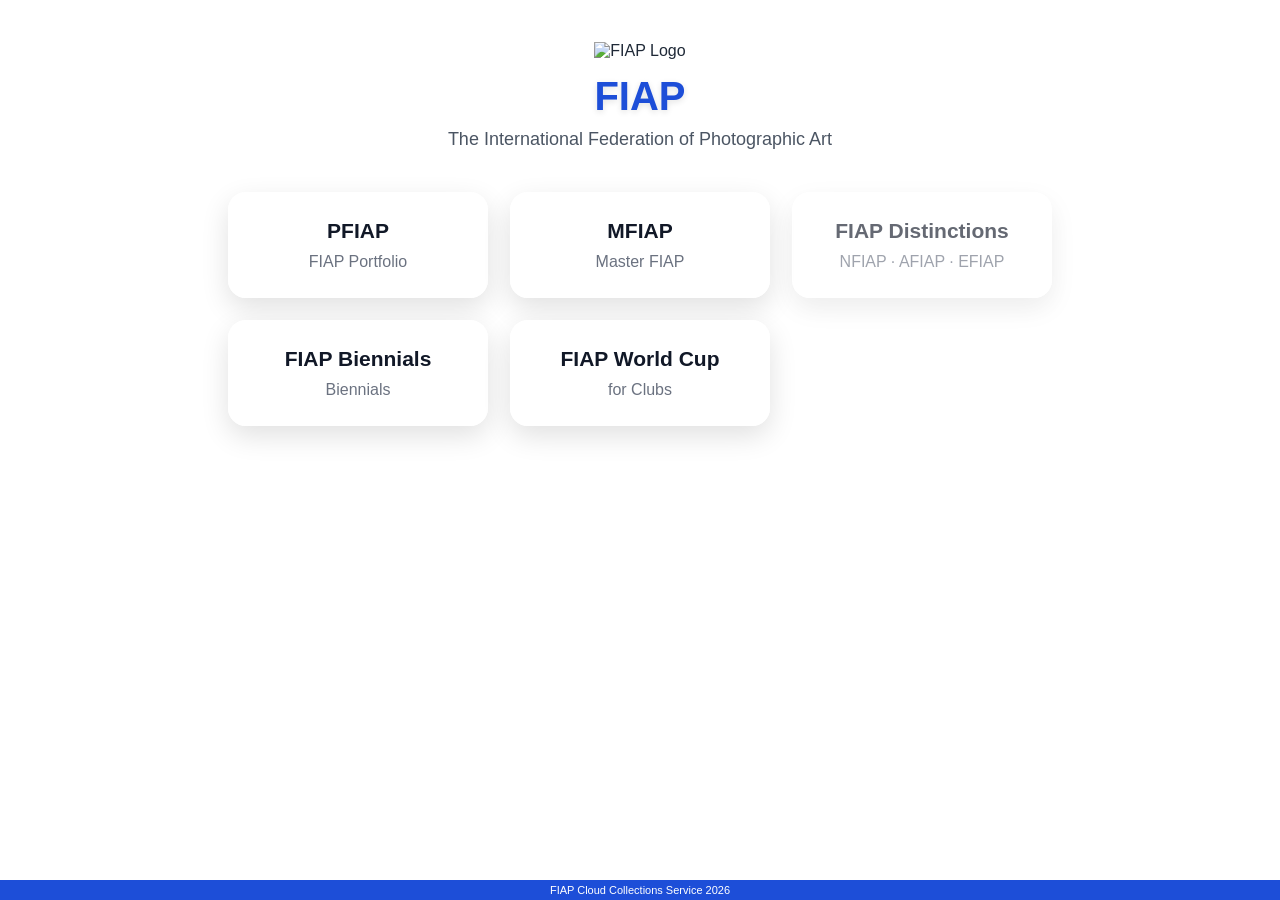
==== commit 42ebfe3c: "Update index.html" ====
--- a/index.html
+++ b/index.html
@@ -11,7 +11,7 @@
     <div class="container">
       <header class="hero">
         <img src="FIAP_Logo.png" alt="FIAP Logo" class="hero-logo" />
-        <h1>FIAP Cloud Collections Service</h1>
+        <h1>FIAP</h1>
         <p>The International Federation of Photographic Art</p>
       </header>
 
